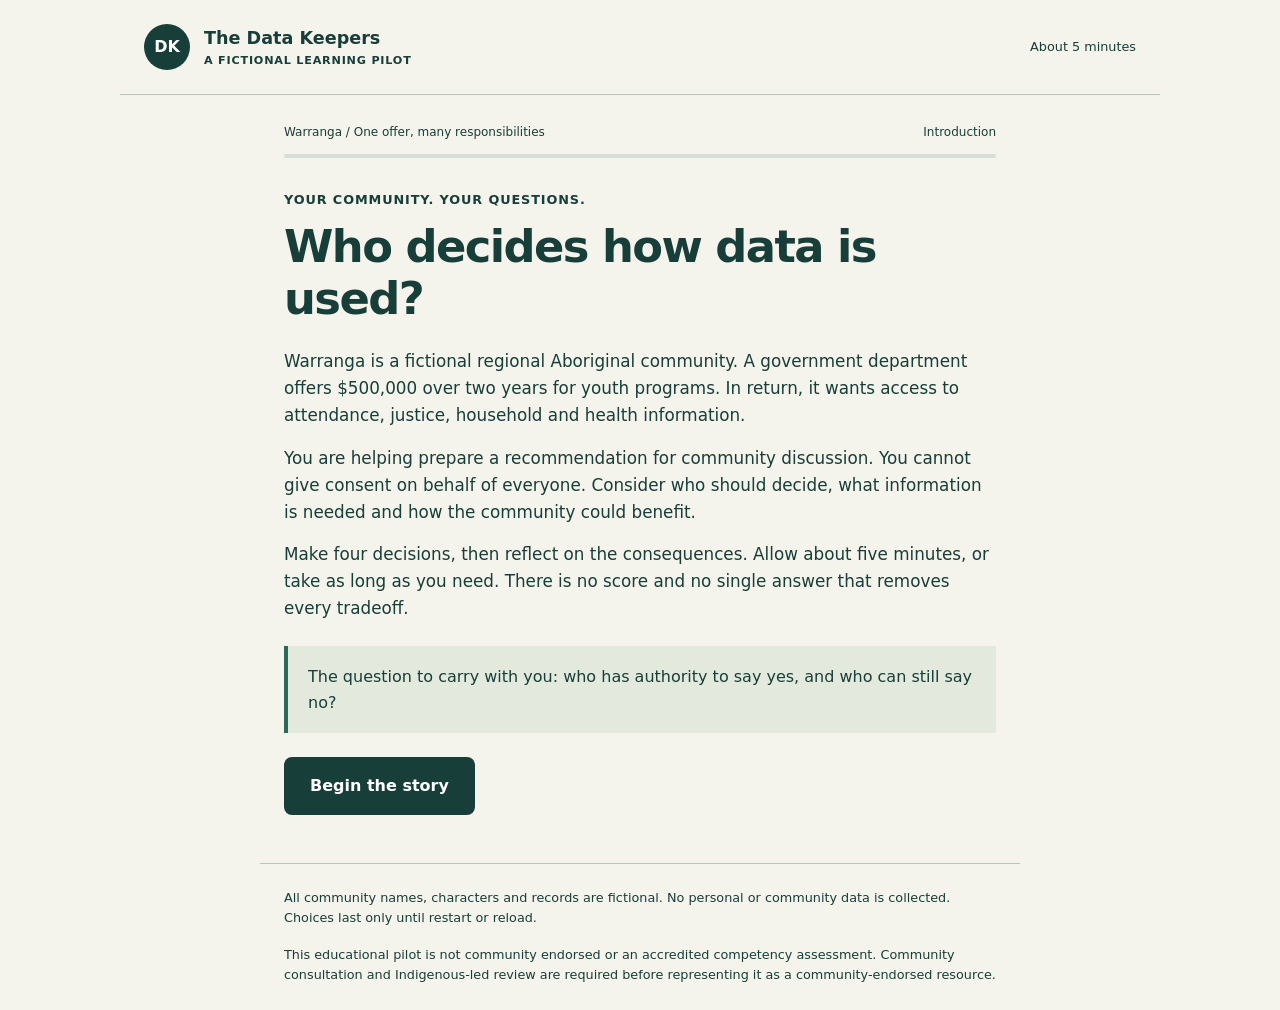
==== index.html @ fd0b48d2 "Add files via upload" ====
<!doctype html>
<html lang="en-AU">
<head>
  <meta charset="utf-8">
  <meta name="viewport" content="width=device-width, initial-scale=1">
  <meta name="theme-color" content="#183e39">
  <title>The Data Keepers — fictional learning pilot</title>
  <link rel="icon" href="data:,">
  <link rel="stylesheet" href="styles.css">
  <script type="module" src="main.js"></script>
</head>
<body>
  <a class="skip" href="#game">Skip to the game</a>
  <header class="masthead"><span class="mark" aria-hidden="true">DK</span><div><p class="brand">The Data Keepers</p><p class="eyebrow">A fictional learning pilot</p></div><span class="time">About 5 minutes</span></header>
  <main id="game" tabindex="-1">
    <div class="topline"><span>Warranga / One offer, many responsibilities</span><span id="progress" role="status" aria-live="polite" aria-atomic="true">Introduction</span></div>
    <div class="track" aria-hidden="true"><span id="track-fill"></span></div>
    <article id="scene" aria-labelledby="scene-title"></article>
    <noscript><h1>JavaScript is needed to play</h1><p>This local game uses JavaScript to show choices and consequences. Enable it and reload to begin. No player data is collected.</p></noscript>
  </main>
  <footer><p>All community names, characters and records are fictional. No personal or community data is collected. Choices last only until restart or reload.</p><p>This educational pilot is not community endorsed or an accredited competency assessment. Community consultation and Indigenous-led review are required before representing it as a community-endorsed resource.</p></footer>
</body>
</html>
---- styles.css ----
:root { color-scheme: light; font-family: system-ui, -apple-system, BlinkMacSystemFont, "Segoe UI", sans-serif; color: #183e39; background: #f4f3ec; font-size: 16px; line-height: 1.6; }
* { box-sizing: border-box; }
body { margin: 0; }
.masthead { max-width: 1040px; margin: auto; padding: 24px; display: flex; align-items: center; gap: 14px; border-bottom: 1px solid #b8c5bb; }
.mark { display: grid; place-items: center; width: 46px; height: 46px; flex-shrink: 0; background: #183e39; color: #fff; border-radius: 50%; font-weight: 750; }
p { margin: 0 0 1rem; }
.brand { font-weight: 750; font-size: 1.1rem; margin: 0; }
.eyebrow { font-size: .8rem; letter-spacing: .07em; text-transform: uppercase; font-weight: 650; margin: 0 0 .65rem; }
.masthead .eyebrow { margin: 0; font-size: .7rem; }
.time { margin-left: auto; font-size: .8rem; white-space: nowrap; }
main { max-width: 760px; padding: 28px 24px 48px; margin: auto; }
.topline { display: flex; flex-wrap: wrap; justify-content: space-between; gap: 6px 16px; font-size: .75rem; }
.track { background: #d5dfd7; height: 4px; margin: 12px 0 32px; border-radius: 3px; }
.track span { display: block; height: 100%; background: #2c6956; }
h1 { font-size: clamp(1.85rem, 5vw, 2.8rem); line-height: 1.15; letter-spacing: -.035em; margin: 0 0 24px; max-width: 650px; }
h2 { font-size: 1.1rem; line-height: 1.4; margin: 0 0 8px; }
.intro-copy { font-size: 1.05rem; }
.callout { padding: 18px 20px; background: #e3eadd; border-left: 4px solid #2c6956; margin: 24px 0; }
.callout p { font-size: .95rem; margin: 0; }
.prompt { font-weight: 650; }
.choices { display: grid; gap: 12px; }
button { font: inherit; text-align: left; cursor: pointer; border-radius: 8px; min-height: 48px; }
.choice { background: #fffef8; color: #183e39; padding: 18px 20px; border: 1px solid #8a9e91; width: 100%; }
.choice:hover { border-color: #183e39; background: #eaf0e6; }
.button-label { display: block; font-weight: 700; }
.button-detail { display: block; font-size: .9rem; margin-top: 6px; }
.primary { padding: 14px 24px; background: #183e39; color: #fff; border: 2px solid #183e39; }
.primary:hover { background: #285d51; }
:focus-visible { outline: 3px solid #9d460e; outline-offset: 5px; }
h1:focus { outline: 2px solid #9d460e; outline-offset: 6px; border-radius: 2px; }
.reflection { border-top: 1px solid #b8c5bb; padding-top: 20px; margin-top: 20px; }
footer { max-width: 760px; padding: 24px; margin: auto; border-top: 1px solid #b8c5bb; font-size: .8rem; }
footer p:last-child { margin: 0; }
.skip { position: absolute; top: -100px; left: 12px; background: #fff; color: #183e39; padding: 10px 16px; z-index: 2; }
.skip:focus { top: 12px; }
@media (max-width: 480px) { .masthead { padding: 18px 20px; } .time { display: none; } main { padding: 24px 20px 36px; } .topline { flex-direction: column; } .callout { padding: 16px; } .choice { padding: 16px; } }
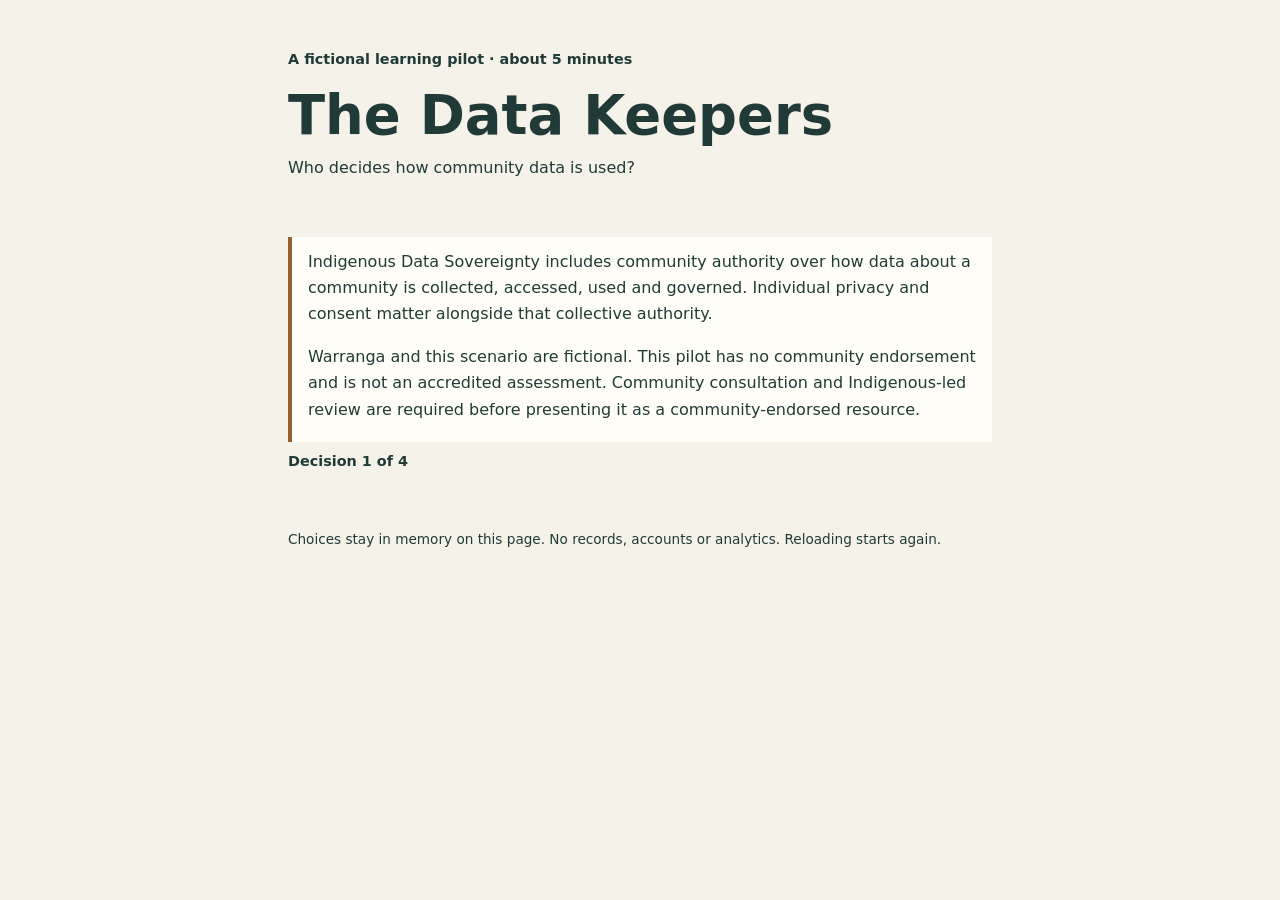
==== commit c9954a41: "Publish reviewed Data Keepers preview from run 38123037634" ====
--- a/index.html
+++ b/index.html
@@ -3,21 +3,23 @@
 <head>
   <meta charset="utf-8">
   <meta name="viewport" content="width=device-width, initial-scale=1">
-  <meta name="theme-color" content="#183e39">
-  <title>The Data Keepers — fictional learning pilot</title>
-  <link rel="icon" href="data:,">
+  <meta name="color-scheme" content="light">
+  <title>The Data Keepers — fictional pilot</title>
   <link rel="stylesheet" href="styles.css">
-  <script type="module" src="main.js"></script>
+  <script src="story.js" defer></script>
+  <script src="engine.js" defer></script>
+  <script src="ui.js" defer></script>
 </head>
 <body>
-  <a class="skip" href="#game">Skip to the game</a>
-  <header class="masthead"><span class="mark" aria-hidden="true">DK</span><div><p class="brand">The Data Keepers</p><p class="eyebrow">A fictional learning pilot</p></div><span class="time">About 5 minutes</span></header>
-  <main id="game" tabindex="-1">
-    <div class="topline"><span>Warranga / One offer, many responsibilities</span><span id="progress" role="status" aria-live="polite" aria-atomic="true">Introduction</span></div>
-    <div class="track" aria-hidden="true"><span id="track-fill"></span></div>
-    <article id="scene" aria-labelledby="scene-title"></article>
-    <noscript><h1>JavaScript is needed to play</h1><p>This local game uses JavaScript to show choices and consequences. Enable it and reload to begin. No player data is collected.</p></noscript>
+  <a class="skip" href="#scene-title">Skip to story</a>
+  <header><p class="eyebrow">A fictional learning pilot · about 5 minutes</p><h1>The Data Keepers</h1><p>Who decides how community data is used?</p></header>
+  <main>
+    <aside aria-label="About this pilot"><p>Indigenous Data Sovereignty includes community authority over how data about a community is collected, accessed, used and governed. Individual privacy and consent matter alongside that collective authority.</p><p>Warranga and this scenario are fictional. This pilot has no community endorsement and is not an accredited assessment. Community consultation and Indigenous-led review are required before presenting it as a community-endorsed resource.</p></aside>
+    <p id="progress">Decision 1 of 4</p>
+    <section id="scene" aria-labelledby="scene-title"></section>
+    <p id="announcement" class="sr-only" role="status" aria-live="polite"></p>
+    <noscript><p>JavaScript is needed to play this branching story. Enable it and reopen this local file.</p></noscript>
   </main>
-  <footer><p>All community names, characters and records are fictional. No personal or community data is collected. Choices last only until restart or reload.</p><p>This educational pilot is not community endorsed or an accredited competency assessment. Community consultation and Indigenous-led review are required before representing it as a community-endorsed resource.</p></footer>
+  <footer>Choices stay in memory on this page. No records, accounts or analytics. Reloading starts again.</footer>
 </body>
 </html>
--- a/styles.css
+++ b/styles.css
@@ -1,36 +1,22 @@
-:root { color-scheme: light; font-family: system-ui, -apple-system, BlinkMacSystemFont, "Segoe UI", sans-serif; color: #183e39; background: #f4f3ec; font-size: 16px; line-height: 1.6; }
 * { box-sizing: border-box; }
-body { margin: 0; }
-.masthead { max-width: 1040px; margin: auto; padding: 24px; display: flex; align-items: center; gap: 14px; border-bottom: 1px solid #b8c5bb; }
-.mark { display: grid; place-items: center; width: 46px; height: 46px; flex-shrink: 0; background: #183e39; color: #fff; border-radius: 50%; font-weight: 750; }
-p { margin: 0 0 1rem; }
-.brand { font-weight: 750; font-size: 1.1rem; margin: 0; }
-.eyebrow { font-size: .8rem; letter-spacing: .07em; text-transform: uppercase; font-weight: 650; margin: 0 0 .65rem; }
-.masthead .eyebrow { margin: 0; font-size: .7rem; }
-.time { margin-left: auto; font-size: .8rem; white-space: nowrap; }
-main { max-width: 760px; padding: 28px 24px 48px; margin: auto; }
-.topline { display: flex; flex-wrap: wrap; justify-content: space-between; gap: 6px 16px; font-size: .75rem; }
-.track { background: #d5dfd7; height: 4px; margin: 12px 0 32px; border-radius: 3px; }
-.track span { display: block; height: 100%; background: #2c6956; }
-h1 { font-size: clamp(1.85rem, 5vw, 2.8rem); line-height: 1.15; letter-spacing: -.035em; margin: 0 0 24px; max-width: 650px; }
-h2 { font-size: 1.1rem; line-height: 1.4; margin: 0 0 8px; }
-.intro-copy { font-size: 1.05rem; }
-.callout { padding: 18px 20px; background: #e3eadd; border-left: 4px solid #2c6956; margin: 24px 0; }
-.callout p { font-size: .95rem; margin: 0; }
-.prompt { font-weight: 650; }
-.choices { display: grid; gap: 12px; }
-button { font: inherit; text-align: left; cursor: pointer; border-radius: 8px; min-height: 48px; }
-.choice { background: #fffef8; color: #183e39; padding: 18px 20px; border: 1px solid #8a9e91; width: 100%; }
-.choice:hover { border-color: #183e39; background: #eaf0e6; }
-.button-label { display: block; font-weight: 700; }
-.button-detail { display: block; font-size: .9rem; margin-top: 6px; }
-.primary { padding: 14px 24px; background: #183e39; color: #fff; border: 2px solid #183e39; }
-.primary:hover { background: #285d51; }
-:focus-visible { outline: 3px solid #9d460e; outline-offset: 5px; }
-h1:focus { outline: 2px solid #9d460e; outline-offset: 6px; border-radius: 2px; }
-.reflection { border-top: 1px solid #b8c5bb; padding-top: 20px; margin-top: 20px; }
-footer { max-width: 760px; padding: 24px; margin: auto; border-top: 1px solid #b8c5bb; font-size: .8rem; }
-footer p:last-child { margin: 0; }
-.skip { position: absolute; top: -100px; left: 12px; background: #fff; color: #183e39; padding: 10px 16px; z-index: 2; }
-.skip:focus { top: 12px; }
-@media (max-width: 480px) { .masthead { padding: 18px 20px; } .time { display: none; } main { padding: 24px 20px 36px; } .topline { flex-direction: column; } .callout { padding: 16px; } .choice { padding: 16px; } }
+body { margin: 0; background: #f5f2e9; color: #203b37; font: 1rem/1.65 system-ui, sans-serif; }
+header, main, footer { max-width: 48rem; margin: auto; padding: 1.25rem; }
+header { padding-top: 2.5rem; }
+h1 { font-size: clamp(2.2rem, 7vw, 3.4rem); line-height: 1.12; margin: .4rem 0; }
+h2 { font-size: 1.65rem; line-height: 1.3; scroll-margin-top: 1rem; }
+h3 { font-size: 1.1rem; margin-bottom: .25rem; }
+p { margin-top: .5rem; }
+.eyebrow, #progress { font-weight: 700; font-size: .9rem; }
+aside { border-left: .3rem solid #94612e; padding: .2rem 1rem; background: #fffdf7; }
+.consequences { border-top: 1px solid #78908a; border-bottom: 1px solid #78908a; margin: 1rem 0; font-size: .95rem; }
+.choices { display: grid; gap: .8rem; margin-top: 1.5rem; }
+button { width: 100%; min-height: 48px; padding: 1rem; font: inherit; color: #203b37; background: #fffdf7; border: 2px solid #48665e; border-radius: .6rem; text-align: left; cursor: pointer; overflow-wrap: anywhere; }
+button span { display: block; font-size: .94rem; margin-top: .3rem; }
+button:hover { background: #e0ece5; }
+:focus-visible { outline: 3px solid #9a3d12; outline-offset: 4px; }
+h2:focus { outline: 3px solid #9a3d12; outline-offset: 4px; }
+footer { font-size: .85rem; padding-bottom: 2rem; }
+.skip { position: absolute; top: -100px; left: 1rem; background: white; color: #203b37; padding: .5rem; }
+.skip:focus { top: .5rem; }
+.sr-only { position: absolute; width: 1px; height: 1px; padding: 0; overflow: hidden; clip-path: inset(50%); white-space: nowrap; }
+@media (min-width: 700px) { header, main, footer { padding-inline: 2rem; } }
